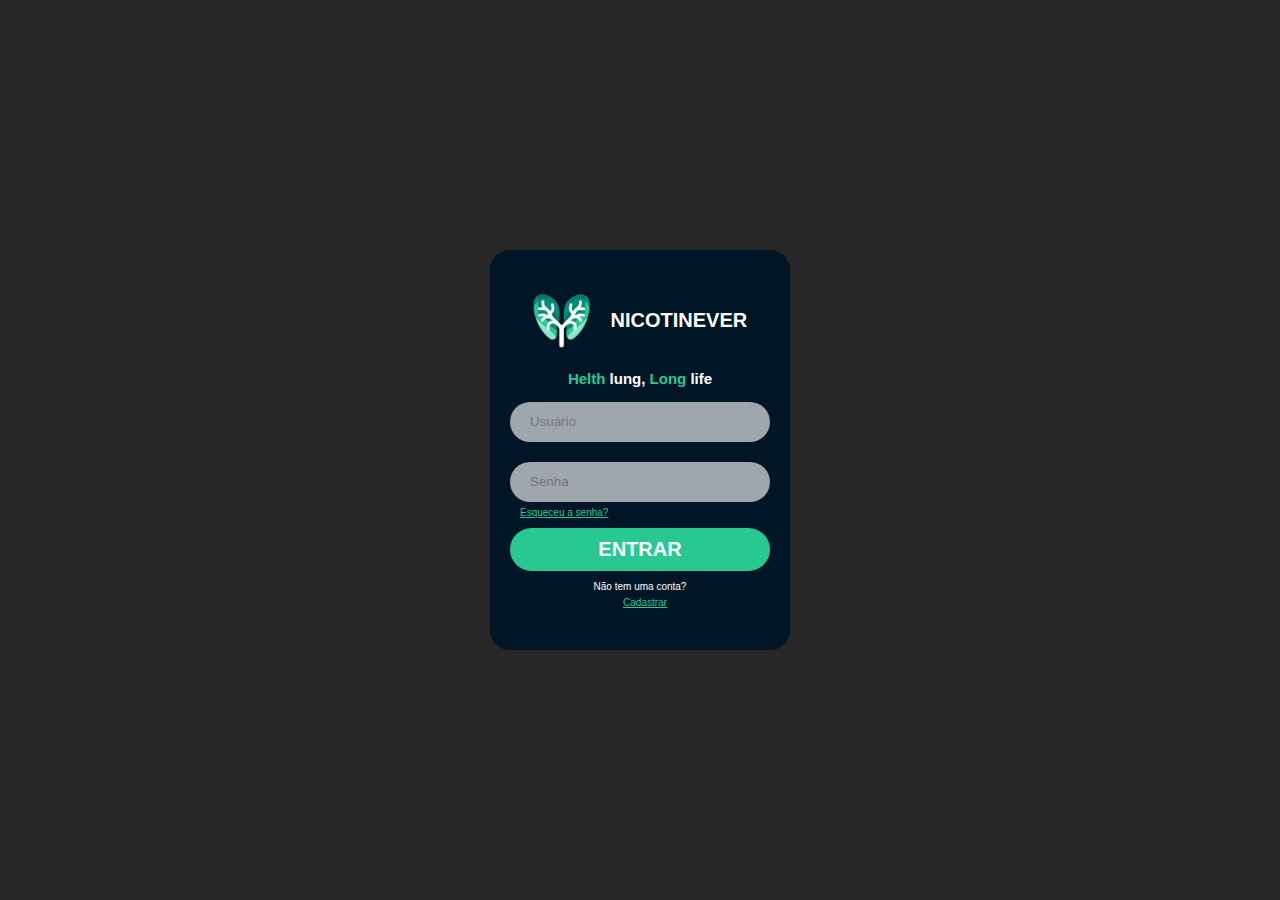
==== index.html @ 7d452484 "subindo os arquivos do projeto" ====
<!DOCTYPE html>
<html lang="pr-br">

<head>
    <meta charset="UTF-8">
    <meta name="viewport" content="width=device-width, initial-scale=1.0">
    <link rel="shortcut icon" type="image/x-icon" href="./images/logo(2).ico">
    <link rel="stylesheet" href="CSS/style.css">
    <title>Login</title>
</head>

<body>
    <header>
        <div class="card-login">
            <div class="titulo">
                <img src="/images/logo.jpg" alt="">
                <h1>NICOTINEVER</h1>
            </div>
            <div class="subtitulo">
                <h2><span>Helth</span> lung,
                        <span>Long</span> life</h2>
            </div>

            <form>
                <input type="text" name="usuario" placeholder="Usuário" required>
                <input type="password" name="senha" placeholder="Senha" required>
                <a href="a">Esqueceu a senha?</a>
                <input type="submit" value="ENTRAR">
            </form>
            <p>Não tem uma conta? <a href="cadastro.html">Cadastrar</a></p>
        </div>
    </header>
</body>

</html>
---- CSS/style.css ----
*{
    margin: 0;
    padding: 0;
    box-sizing: border-box;
    font-family: 'Roboto', sans-serif;
}


html{
    font-size: 10px;
    color: #fff;
}
body{
    background-color: #000000d8;
}

.card-login{
    background-color: #001526;
    width: 300px;
    height: 400px;
    position: absolute;
    top: 50%;
    left: 50%;
    transform: translate(-50%, -50%);
    padding: 20px;
    border-radius: 20px;
}

.card-login img{
    rotate: 180deg;
    width: 100px;
    height: 100px;
    display: flex;
    margin-left: .2%;
    border-radius: 50%;
}

.card-login .titulo{
    margin-right: 5px;
    display: flex;
    align-items: center;
}

.card-login .subtitulo{
    margin-bottom: 15px;
    color: #ffffff;
    text-align: center;
}

.card-login span{
    margin-bottom: 20px;
    color: #28C892;
    text-align: center;
}

.card-login label{
    display: block;
}

.card-login input[type="text"], .card-login input[type="password"]{
    width: 100%;
    line-height: 40px;
    border: none;
    border-radius: 25px;
    padding: 0 20px;
    color: #000000;
    background-color: #ffffff9f;
}

.card-login input[type="text"]{
    margin-bottom: 20px;
}

.card-login a{
    color: #28C892;
    margin-left: 10px ;
    margin-top: 5px;
    display: block;
    margin-bottom: 10px;
}
.card-login input[type="submit"]{
    cursor: pointer;
    display: block;
    width: 100%;
    padding: 10px 20px;
    font-size: 20px;
    background-color: #28C892;
    border-radius: 25px;
    border: none;
    font-weight: bold;
    color: #fff;
}

.card-login input[type="submit"]:hover{
    transform: scale(1.05);
    box-shadow: #28c89398;
    transition: 0.2s;
}

.card-login p{
    margin-top: 10px;
    text-align: center;
}

@media screen and (max-width: 768px){
    .card-login{
        align-content: center;
        position: absolute;
        width: 100%;
        height: 100%;
    }
}
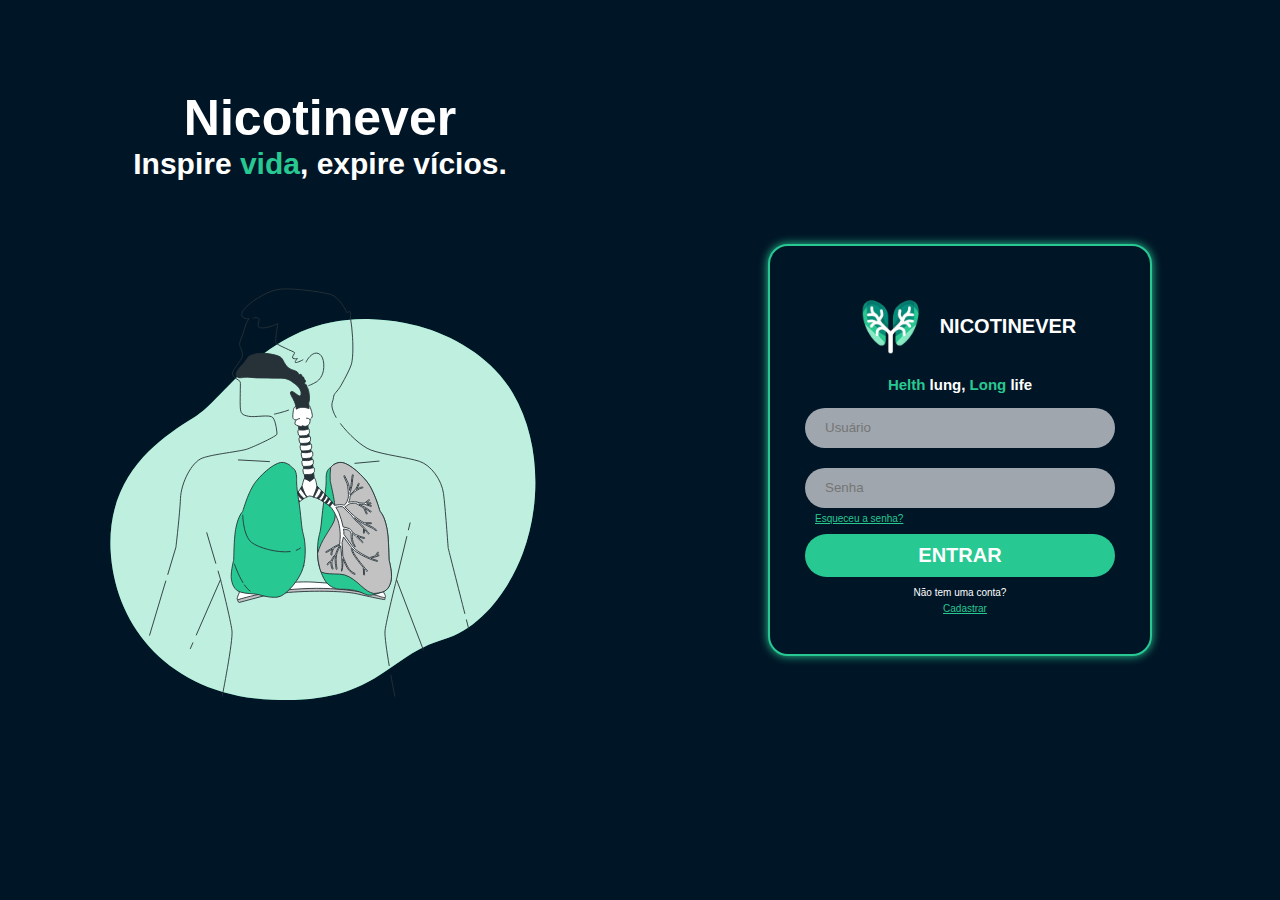
==== commit 7a1ce467: "Alterando tela de login e cadastro" ====
--- a/index.html
+++ b/index.html
@@ -11,23 +11,33 @@
 
 <body>
     <header>
-        <div class="card-login">
-            <div class="titulo">
-                <img src="/images/logo.jpg" alt="">
-                <h1>NICOTINEVER</h1>
-            </div>
-            <div class="subtitulo">
-                <h2><span>Helth</span> lung,
-                        <span>Long</span> life</h2>
+        <div class="main-login">
+            <div class="left-login">
+                <h1>Nicotinever</h1>
+                <h2>Inspire <span>vida</span>, expire vícios.</h2>
+                <img src="images/respira.svg" alt="">
             </div>
 
-            <form>
-                <input type="text" name="usuario" placeholder="Usuário" required>
-                <input type="password" name="senha" placeholder="Senha" required>
-                <a href="a">Esqueceu a senha?</a>
-                <input type="submit" value="ENTRAR">
-            </form>
-            <p>Não tem uma conta? <a href="cadastro.html">Cadastrar</a></p>
+            <div class="right-login">
+                <div class="card-login">
+                    <div class="titulo">
+                        <img src="/images/logo.jpg" alt="">
+                        <h1>NICOTINEVER</h1>
+                    </div>
+                    <div class="subtitulo">
+                        <h2><span>Helth</span> lung,
+                                <span>Long</span> life</h2>
+                    </div>
+
+                    <form>
+                        <input type="text" name="usuario" placeholder="Usuário" required>
+                        <input type="password" name="senha" placeholder="Senha" required>
+                        <a href="a">Esqueceu a senha?</a>
+                        <input type="submit" value="ENTRAR">
+                    </form>
+                    <p>Não tem uma conta? <a href="cadastro.html">Cadastrar</a></p>
+                </div>
+            </div>
         </div>
     </header>
 </body>
--- a/CSS/style.css
+++ b/CSS/style.css
@@ -14,17 +14,65 @@
     background-color: #000000d8;
 }
 
+.main-login{
+    width: 100vw;
+    height: 100vh;
+    background-color: #001526;
+    display: flex;
+    justify-content: center;
+    align-items: center;
+}
+
+.left-login{
+    position: relative;
+    width: 100vh;
+    height: 100vh;
+    display: flex;
+    justify-content: center;
+    align-items: center;
+    flex-direction: column;
+}
+
+.left-login h1{
+    color: white;
+    font-size: 50px;
+}
+
+.left-login h2{
+    font-size: 30px;
+}
+
+.left-login h2 span{
+    color: #28C892;
+    margin-bottom: 100px;
+}
+
+.left-login img{
+    width: 70%;
+    height: 70%;
+}
+
+.right-login{
+    width: 100vh;
+    height: 100vh;
+    display: flex;
+    justify-content: center;
+    align-items: center;
+}
+
 .card-login{
+    width: 60%;
+    display: flex;
+    justify-content: center;
+    align-items: center;
+    flex-direction: column;
+    padding: 30px 35px;
     background-color: #001526;
-    width: 300px;
-    height: 400px;
-    position: absolute;
-    top: 50%;
-    left: 50%;
-    transform: translate(-50%, -50%);
-    padding: 20px;
     border-radius: 20px;
+    border: 2px solid #28C892;
+    box-shadow: 0 0 10px #28C892;
 }
+
 
 .card-login img{
     rotate: 180deg;
@@ -89,12 +137,12 @@
     border: none;
     font-weight: bold;
     color: #fff;
+    transition: 0.2s;
 }
 
 .card-login input[type="submit"]:hover{
     transform: scale(1.05);
     box-shadow: #28c89398;
-    transition: 0.2s;
 }
 
 .card-login p{
@@ -103,7 +151,20 @@
 }
 
 @media screen and (max-width: 768px){
+ 
+    .left-login{
+        display: none;
+    }
+
     .card-login{
+        align-content: center;
+        position: absolute;
+        width: 100%;
+        height: 100%;
+        border: 0;
+        box-shadow: none;
+    }
+    .main-login{
         align-content: center;
         position: absolute;
         width: 100%;
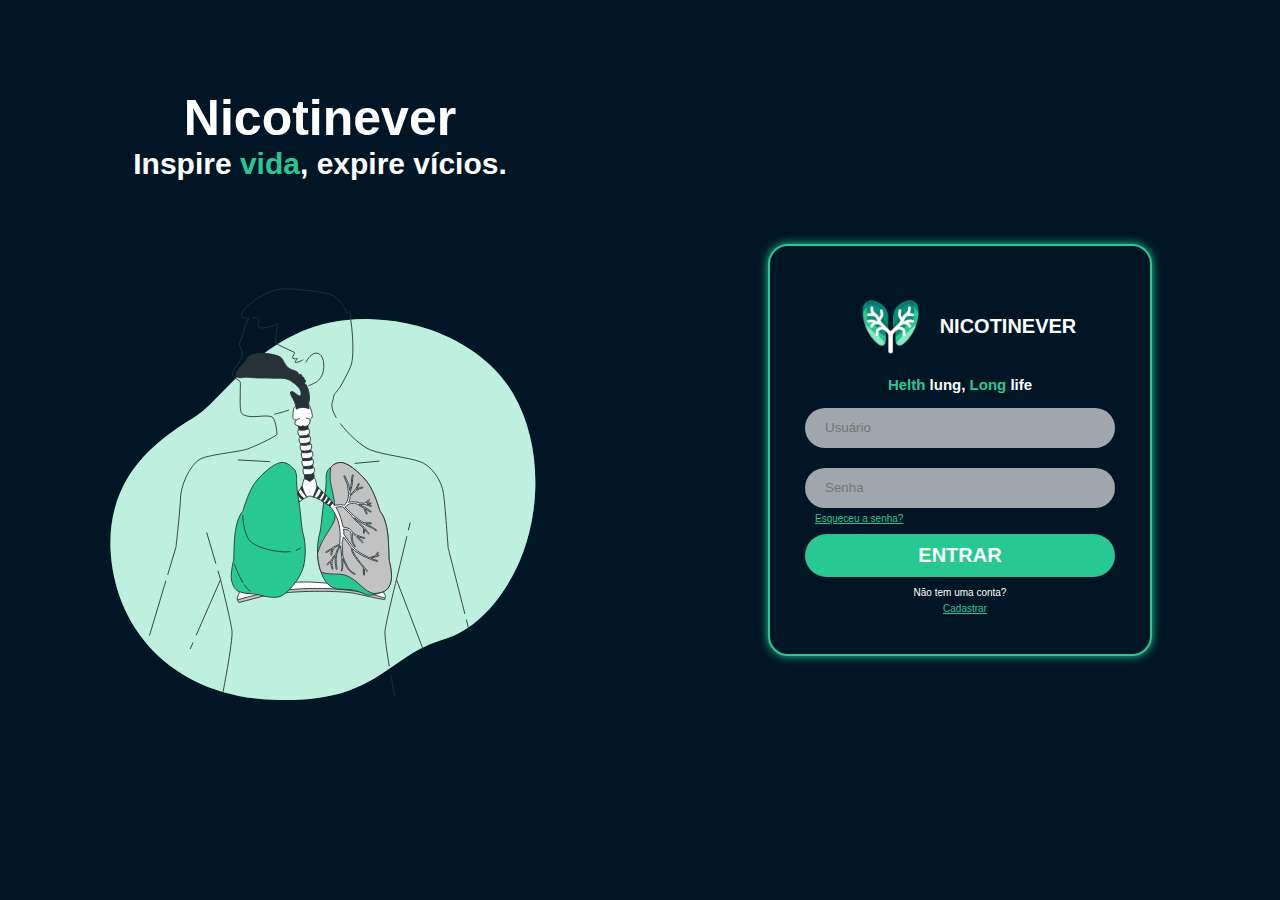
==== commit c90b027d: "Feed responsivo" ====
--- a/index.html
+++ b/index.html
@@ -4,8 +4,8 @@
 <head>
     <meta charset="UTF-8">
     <meta name="viewport" content="width=device-width, initial-scale=1.0">
-    <link rel="shortcut icon" type="image/x-icon" href="./images/logo(2).ico">
-    <link rel="stylesheet" href="CSS/style.css">
+    <link rel="shortcut icon" type="image/x-icon" href="assets/images/logo(2).ico">
+    <link rel="stylesheet" href="assets/CSS/style.css">
     <title>Login</title>
 </head>
 
@@ -15,13 +15,13 @@
             <div class="left-login">
                 <h1>Nicotinever</h1>
                 <h2>Inspire <span>vida</span>, expire vícios.</h2>
-                <img src="images/respira.svg" alt="">
+                <img src="assets/images/respira.svg" alt="">
             </div>
 
             <div class="right-login">
                 <div class="card-login">
                     <div class="titulo">
-                        <img src="/images/logo.jpg" alt="">
+                        <img src="assets/images/logo.jpg" alt="">
                         <h1>NICOTINEVER</h1>
                     </div>
                     <div class="subtitulo">
--- a/assets/CSS/style.css
+++ b/assets/CSS/style.css
@@ -0,0 +1,174 @@
+*{
+    margin: 0;
+    padding: 0;
+    box-sizing: border-box;
+    font-family: 'Roboto', sans-serif;
+}
+
+
+html{
+    font-size: 10px;
+    color: #fff;
+}
+body{
+    background-color: #000000d8;
+}
+
+.main-login{
+    width: 100vw;
+    height: 100vh;
+    background-color: #001526;
+    display: flex;
+    justify-content: center;
+    align-items: center;
+}
+
+.left-login{
+    position: relative;
+    width: 100vh;
+    height: 100vh;
+    display: flex;
+    justify-content: center;
+    align-items: center;
+    flex-direction: column;
+}
+
+.left-login h1{
+    color: white;
+    font-size: 50px;
+}
+
+.left-login h2{
+    font-size: 30px;
+}
+
+.left-login h2 span{
+    color: #28C892;
+    margin-bottom: 100px;
+}
+
+.left-login img{
+    width: 70%;
+    height: 70%;
+}
+
+.right-login{
+    width: 100vh;
+    height: 100vh;
+    display: flex;
+    justify-content: center;
+    align-items: center;
+}
+
+.card-login{
+    width: 60%;
+    display: flex;
+    justify-content: center;
+    align-items: center;
+    flex-direction: column;
+    padding: 30px 35px;
+    background-color: #001526;
+    border-radius: 20px;
+    border: 2px solid #28C892;
+    box-shadow: 0 0 10px #28C892;
+}
+
+
+.card-login img{
+    rotate: 180deg;
+    width: 100px;
+    height: 100px;
+    display: flex;
+    margin-left: .2%;
+    border-radius: 50%;
+}
+
+.card-login .titulo{
+    margin-right: 5px;
+    display: flex;
+    align-items: center;
+}
+
+.card-login .subtitulo{
+    margin-bottom: 15px;
+    color: #ffffff;
+    text-align: center;
+}
+
+.card-login span{
+    margin-bottom: 20px;
+    color: #28C892;
+    text-align: center;
+}
+
+.card-login label{
+    display: block;
+}
+
+.card-login input[type="text"], .card-login input[type="password"]{
+    width: 100%;
+    line-height: 40px;
+    border: none;
+    border-radius: 25px;
+    padding: 0 20px;
+    color: #000000;
+    background-color: #ffffff9f;
+}
+
+.card-login input[type="text"]{
+    margin-bottom: 20px;
+}
+
+.card-login a{
+    color: #28C892;
+    margin-left: 10px ;
+    margin-top: 5px;
+    display: block;
+    margin-bottom: 10px;
+}
+.card-login input[type="submit"]{
+    cursor: pointer;
+    display: block;
+    width: 100%;
+    padding: 10px 20px;
+    font-size: 20px;
+    background-color: #28C892;
+    border-radius: 25px;
+    border: none;
+    font-weight: bold;
+    color: #fff;
+    transition: 0.2s;
+}
+
+.card-login input[type="submit"]:hover{
+    transform: scale(1.05);
+    box-shadow: #28c89398;
+}
+
+.card-login p{
+    margin-top: 10px;
+    text-align: center;
+}
+
+@media screen and (max-width: 768px){
+ 
+    .left-login{
+        display: none;
+    }
+
+    .card-login{
+        align-content: center;
+        position: absolute;
+        width: 100%;
+        height: 100%;
+        border: 0;
+        box-shadow: none;
+    }
+    .main-login{
+        align-content: center;
+        position: absolute;
+        width: 100%;
+        height: 100%;
+    }
+}
+
